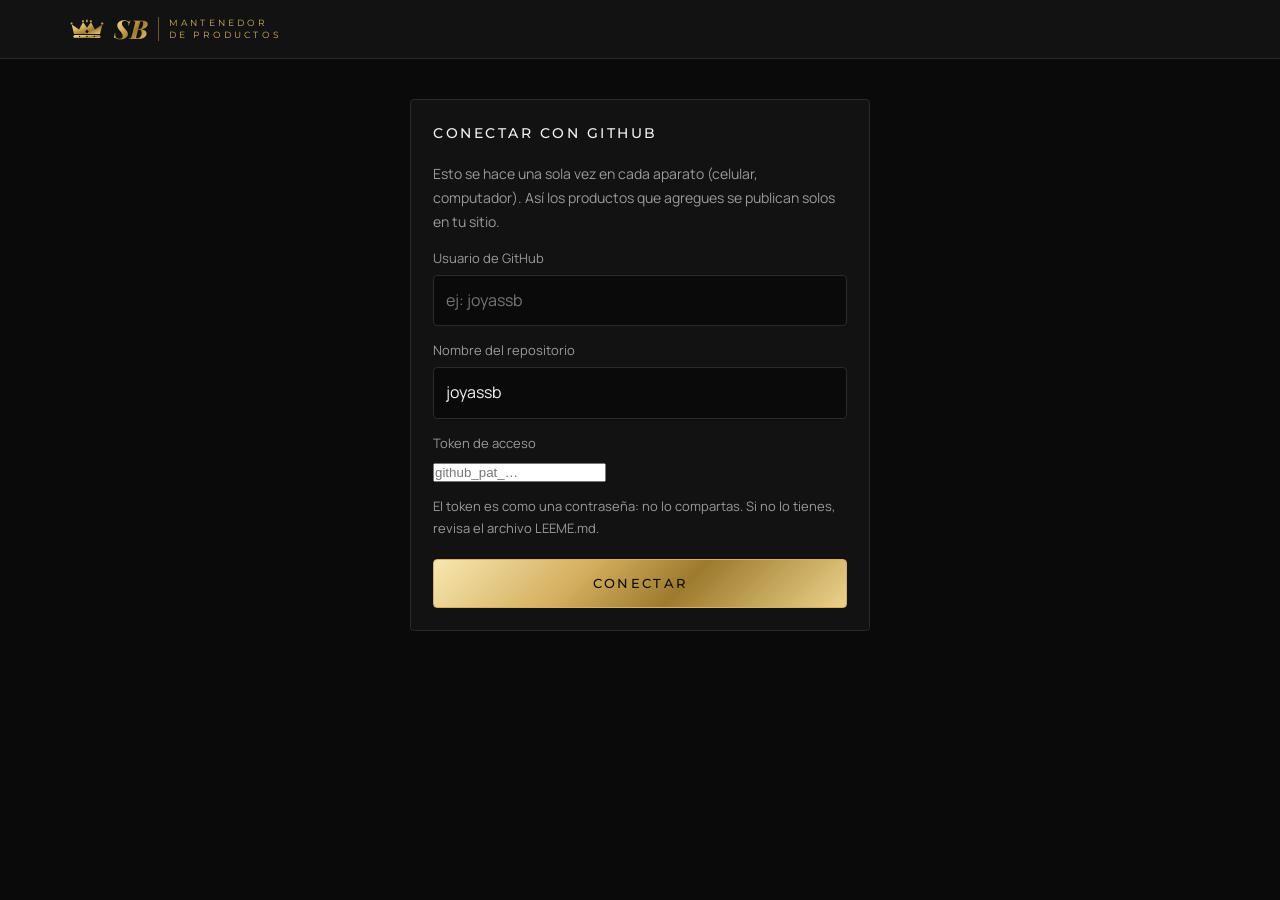
==== admin.html @ 44838b06 "Sitio JoyasSB: catálogo, detalle de producto y mantenedor conectado a GitHub Co-Authored-By: Claude " ====
<!doctype html>
<html lang="es">
<head>
  <meta charset="utf-8">
  <meta name="viewport" content="width=device-width, initial-scale=1">
  <meta name="robots" content="noindex, nofollow">
  <title>Mantenedor — JoyasSB</title>
  <link rel="preconnect" href="https://fonts.googleapis.com">
  <link rel="preconnect" href="https://fonts.gstatic.com" crossorigin>
  <link href="https://fonts.googleapis.com/css2?family=Manrope:wght@400;500;600&family=Playfair+Display:ital,wght@0,600;1,500;1,700;1,800&family=Montserrat:wght@200;300;400;500;600&display=swap" rel="stylesheet">
  <link rel="icon" href="favicon.svg" type="image/svg+xml">
  <link rel="stylesheet" href="styles.css">
  <style>
    body { padding: 0 0 60px; }
    .admin-top { border-bottom: 1px solid var(--line); background: var(--bg-2); }
    .admin-top .container { display: flex; align-items: center; justify-content: space-between; gap: 12px; padding-top: 16px; padding-bottom: 16px; flex-wrap: wrap; }
    .admin-top .eyebrow { margin-top: 2px; }
    .layout { display: grid; grid-template-columns: 380px 1fr; gap: 30px; margin-top: 30px; align-items: start; }
    .panel { background: var(--bg-2); border: 1px solid var(--line); border-radius: var(--radius); padding: 22px; }
    .panel h2 { font-family: var(--font-title); font-weight: 500; font-size: 14px; letter-spacing: .18em; text-transform: uppercase; margin-bottom: 18px; }
    label { display: block; font-size: 13px; color: var(--muted); margin: 14px 0 6px; }
    input[type=text], input[type=number], select, textarea {
      width: 100%; padding: 12px; background: var(--bg); color: var(--text);
      border: 1px solid var(--line); border-radius: var(--radius); font: inherit; font-size: 16px;
    }
    input:focus, select:focus, textarea:focus { outline: none; border-color: var(--gold); }
    textarea { min-height: 80px; resize: vertical; }
    .checks { display: flex; gap: 20px; margin-top: 16px; flex-wrap: wrap; }
    .checks label { display: flex; align-items: center; gap: 8px; margin: 0; color: var(--text); }
    .checks input { width: 18px; height: 18px; accent-color: #ddd; }
    .photo {
      aspect-ratio: 1/1; border: 1px dashed #444; border-radius: var(--radius); background: var(--bg);
      display: grid; place-items: center; overflow: hidden; cursor: pointer; color: var(--muted); font-size: 14px; text-align: center; padding: 10px;
    }
    .photo img { width: 100%; height: 100%; object-fit: cover; }
    .photo-actions { display: flex; gap: 8px; margin-top: 10px; }
    .photo-actions .btn { flex: 1; padding: 10px 8px; font-size: 11px; letter-spacing: .1em; }

    .crop-modal { position: fixed; inset: 0; z-index: 100; background: rgba(0,0,0,.85); display: grid; place-items: center; padding: 16px; }
    .crop-box { width: 100%; max-width: 420px; background: var(--bg-2); border: 1px solid var(--gold-dim); border-radius: var(--radius); padding: 20px; max-height: 100%; overflow-y: auto; }
    .crop-box h2 { font-family: var(--font-title); font-weight: 500; font-size: 14px; letter-spacing: .18em; text-transform: uppercase; margin-bottom: 6px; }
    .crop-hint { color: var(--muted); font-size: 13px; margin-bottom: 14px; }
    .crop-view { position: relative; width: 100%; aspect-ratio: 1/1; overflow: hidden; background: #000; border: 1px solid var(--gold); cursor: grab; touch-action: none; user-select: none; }
    .crop-view:active { cursor: grabbing; }
    .crop-view img { position: absolute; left: 0; top: 0; max-width: none; transform-origin: 0 0; pointer-events: none; }
    .crop-zoom { display: flex; align-items: center; gap: 12px; margin: 16px 0 12px; color: var(--muted); font-size: 20px; }
    .crop-zoom input { flex: 1; accent-color: var(--gold); height: 28px; }
    .crop-presets { display: flex; gap: 8px; justify-content: center; }
    .crop-presets .chip { padding: 8px 14px; font-size: 11px; }
    .form-actions { display: flex; gap: 10px; margin-top: 20px; }
    .form-actions .btn { flex: 1; padding: 13px 10px; }
    .row { display: grid; grid-template-columns: 1fr 1fr; gap: 12px; }
    .row3 { display: grid; grid-template-columns: 1fr 1fr 1fr; gap: 10px; }

    .status { padding: 14px 18px; border-radius: var(--radius); border: 1px solid var(--line); margin-bottom: 18px; font-size: 14px; display: flex; gap: 14px; align-items: center; justify-content: space-between; flex-wrap: wrap; }
    .status.dirty { border-color: #8a7a3a; background: #1d1a0f; }
    .status .btns { display: flex; gap: 8px; flex-wrap: wrap; }
    .status .btn { padding: 10px 16px; font-size: 11px; }

    .item { display: grid; grid-template-columns: 64px 1fr auto; gap: 14px; align-items: center; padding: 12px; border: 1px solid var(--line); border-radius: var(--radius); background: var(--bg-2); margin-bottom: 10px; }
    .item.editing { border-color: var(--gold); }
    .thumb { width: 64px; height: 64px; border-radius: 3px; background: var(--bg-3); overflow: hidden; display: grid; place-items: center; color: #444; font-size: 11px; }
    .thumb img { width: 100%; height: 100%; object-fit: cover; }
    .item .meta { min-width: 0; }
    .item .meta strong { display: block; white-space: nowrap; overflow: hidden; text-overflow: ellipsis; font-weight: 500; }
    .item .meta small { color: var(--muted); }
    .tag { font-size: 10px; letter-spacing: .1em; text-transform: uppercase; padding: 2px 6px; border-radius: 2px; background: #333; margin-left: 6px; }
    .acts { display: flex; gap: 4px; }
    .icon-btn { background: var(--bg-3); border: 1px solid var(--line); color: var(--text); width: 36px; height: 36px; border-radius: 3px; display: grid; place-items: center; }
    .icon-btn:hover { border-color: var(--gold); }
    .icon-btn.del:hover { border-color: #c44; color: #f66; }
    .icon-btn svg { width: 16px; height: 16px; }
    .help { color: var(--muted); font-size: 14px; line-height: 1.7; }
    .help ol { padding-left: 20px; }
    .help code { background: var(--bg-3); padding: 1px 6px; border-radius: 3px; color: var(--text); }
    .setup { max-width: 460px; margin: 40px auto 0; }
    .busy { position: fixed; inset: 0; z-index: 120; background: rgba(0,0,0,.75); display: flex; flex-direction: column; align-items: center; justify-content: center; gap: 16px; font-family: var(--font-title); letter-spacing: .15em; text-transform: uppercase; font-size: 13px; }
    .spinner { width: 42px; height: 42px; border: 2px solid var(--gold-dim); border-top-color: var(--gold); border-radius: 50%; animation: girar .8s linear infinite; }
    @keyframes girar { to { transform: rotate(360deg); } }
    .toast { position: fixed; left: 50%; bottom: 24px; transform: translateX(-50%) translateY(100px); background: var(--text); color: var(--bg); padding: 12px 20px; border-radius: var(--radius); font-size: 14px; transition: transform .3s; z-index: 99; }
    .toast.show { transform: translateX(-50%) translateY(0); }

    @media (max-width: 860px) {
      .layout { grid-template-columns: 1fr; }
      .photo, .photo-actions { max-width: 280px; margin-left: auto; margin-right: auto; }
    }
    @media (max-width: 480px) {
      .item { grid-template-columns: 52px 1fr; }
      .thumb { width: 52px; height: 52px; }
      .acts { grid-column: 1 / -1; justify-content: flex-end; }
    }
  </style>
</head>
<body>
  <div class="admin-top">
    <div class="container">
      <div>
        <div class="logo"><svg class="crown" viewBox="0 0 120 72"><use href="#i-crown"/></svg><span class="sb gold">SB</span><small>Mantenedor<br>de productos</small></div>
      </div>
    </div>
  </div>

  <!-- Conectar con GitHub (una vez por aparato) -->
  <div class="container" id="setup" hidden>
    <form class="panel setup" id="setupForm" autocomplete="off">
      <h2>Conectar con GitHub</h2>
      <p class="help">Esto se hace una sola vez en cada aparato (celular, computador). Así los productos que agregues se publican solos en tu sitio.</p>
      <label for="ghOwner">Usuario de GitHub</label>
      <input type="text" id="ghOwner" required autocapitalize="off" spellcheck="false" placeholder="ej: joyassb">
      <label for="ghRepo">Nombre del repositorio</label>
      <input type="text" id="ghRepo" required autocapitalize="off" spellcheck="false" value="joyassb">
      <label for="ghToken">Token de acceso</label>
      <input type="password" id="ghToken" required autocapitalize="off" spellcheck="false" placeholder="github_pat_…">
      <p class="help" style="margin-top:10px;font-size:13px">El token es como una contraseña: no lo compartas. Si no lo tienes, revisa el archivo LEEME.md.</p>
      <div class="form-actions"><button type="submit" class="btn btn-solid">Conectar</button></div>
    </form>
  </div>

  <div class="container layout" id="app" hidden>
    <!-- Formulario -->
    <form class="panel" id="form" autocomplete="off">
      <h2 id="formTitle">Nuevo producto</h2>

      <div class="photo" id="photo">Toca para subir foto</div>
      <div class="photo-actions" id="photoActions" hidden>
        <button type="button" class="btn" id="cambiarFoto">Cambiar foto</button>
        <button type="button" class="btn" id="ajustarFoto">Ajustar encuadre</button>
      </div>
      <input type="file" id="file" accept="image/*" hidden>

      <label for="nombre">Nombre *</label>
      <input type="text" id="nombre" required maxlength="80" placeholder="Ej: Cadena Cubana 5mm">

      <div class="row">
        <div>
          <label for="tipo">Tipo *</label>
          <select id="tipo" required>
            <option value="cadena">Cadena</option>
            <option value="colgante">Colgante</option>
            <option value="pulsera">Pulsera</option>
          </select>
        </div>
        <div>
          <label for="precio">Precio (CLP) *</label>
          <input type="number" id="precio" required min="0" step="500" inputmode="numeric" placeholder="25000">
        </div>
      </div>

      <div class="row3">
        <div>
          <label for="largo">Largo (cm)</label>
          <input type="number" id="largo" min="0" step="0.5" inputmode="decimal" placeholder="60">
        </div>
        <div>
          <label for="grosor">Grosor (mm)</label>
          <input type="number" id="grosor" min="0" step="0.1" inputmode="decimal" placeholder="4">
        </div>
        <div>
          <label for="ley">Plata</label>
          <select id="ley">
            <option value="">—</option>
            <option value="925">925</option>
            <option value="950">950</option>
            <option value="980">980</option>
          </select>
        </div>
      </div>

      <label for="descripcion">Descripción</label>
      <textarea id="descripcion" maxlength="200" placeholder="Ej: Tejido cubano, cierre de mosquetón"></textarea>

      <div class="checks">
        <label><input type="checkbox" id="disponible" checked> Disponible</label>
        <label><input type="checkbox" id="destacado"> Marcar como “Nuevo”</label>
      </div>

      <div class="form-actions">
        <button type="button" class="btn" id="cancel" hidden>Cancelar</button>
        <button type="submit" class="btn btn-solid" id="submit">Agregar</button>
      </div>
    </form>

    <!-- Lista -->
    <div>
      <div class="status" id="status"></div>
      <div class="status dirty" id="pendientes" hidden>
        <span></span>
        <span class="btns">
          <button class="btn" id="pendDescartar" type="button">Descartar</button>
          <button class="btn btn-solid" id="pendPublicar" type="button">Publicarlos</button>
        </span>
      </div>
      <div id="list"></div>
    </div>
  </div>

  <!-- Editor de encuadre -->
  <div class="crop-modal" id="cropModal" hidden>
    <div class="crop-box">
      <h2>Ajustar foto</h2>
      <p class="crop-hint">Arrastra la foto para moverla y usa el zoom. Así se verá en el catálogo.</p>
      <div class="crop-view" id="cropView"><img id="cropImg" alt="" draggable="false"></div>
      <div class="crop-zoom">
        <span>−</span>
        <input type="range" id="cropZoom" min="0" max="1000" value="0" aria-label="Zoom">
        <span>+</span>
      </div>
      <div class="crop-presets">
        <button type="button" class="chip" id="cropLlenar">Llenar cuadro</button>
        <button type="button" class="chip" id="cropEntera">Foto entera</button>
      </div>
      <div class="form-actions">
        <button type="button" class="btn" id="cropCancel">Cancelar</button>
        <button type="button" class="btn btn-solid" id="cropOk">Usar foto</button>
      </div>
    </div>
  </div>

  <div class="busy" id="busy" hidden><div class="spinner"></div><p id="busyText">Guardando…</p></div>

  <div class="toast" id="toast"></div>

  <!-- Íconos reutilizables (corona del logo y WhatsApp) -->
  <svg width="0" height="0" style="position:absolute" aria-hidden="true">
    <defs>
      <linearGradient id="g-gold" x1="0" y1="0" x2="1" y2="1">
        <stop offset="0" stop-color="#f7e7b0"/><stop offset=".4" stop-color="#d4af5f"/>
        <stop offset=".65" stop-color="#9c7a2e"/><stop offset="1" stop-color="#ecd28a"/>
      </linearGradient>
    </defs>
    <symbol id="i-crown" viewBox="0 0 120 72">
      <g fill="url(#g-gold)">
        <path d="M14 54 L6 20 L32 38 L46 12 L60 32 L74 12 L88 38 L114 20 L106 54 Z"/>
        <circle cx="6" cy="17" r="4"/><circle cx="46" cy="9" r="4"/><circle cx="74" cy="9" r="4"/><circle cx="114" cy="17" r="4"/>
        <path d="M60 2 L64 8 L60 14 L56 8 Z"/><path d="M60 14v14" stroke="url(#g-gold)" stroke-width="2"/>
        <rect x="12" y="57" width="96" height="11" rx="5.5"/>
      </g>
      <g fill="#0a0a0a">
        <path d="M60 38 L66 45 L60 52 L54 45 Z"/>
        <circle cx="34" cy="62.5" r="2.4"/><circle cx="60" cy="62.5" r="2.4"/><circle cx="86" cy="62.5" r="2.4"/>
      </g>
    </symbol>
    <symbol id="i-wa" viewBox="0 0 24 24"><path d="M17.47 14.38c-.3-.15-1.76-.87-2.03-.97-.27-.1-.47-.15-.67.15-.2.3-.77.97-.94 1.17-.17.2-.35.22-.65.07-.3-.15-1.26-.46-2.4-1.48-.89-.79-1.49-1.77-1.66-2.07-.17-.3-.02-.46.13-.61.13-.13.3-.35.45-.52.15-.17.2-.3.3-.5.1-.2.05-.37-.02-.52-.07-.15-.67-1.62-.92-2.22-.24-.58-.49-.5-.67-.51h-.57c-.2 0-.52.07-.79.37-.27.3-1.04 1.02-1.04 2.48s1.07 2.88 1.21 3.08c.15.2 2.1 3.2 5.08 4.49.71.31 1.26.49 1.69.63.71.23 1.36.2 1.87.12.57-.09 1.76-.72 2.01-1.41.25-.69.25-1.29.17-1.41-.07-.12-.27-.2-.57-.35zM12.05 21.5h-.01a9.4 9.4 0 0 1-4.8-1.31l-.34-.2-3.57.94.95-3.48-.22-.36a9.43 9.43 0 0 1-1.45-5.03c0-5.2 4.24-9.44 9.45-9.44a9.4 9.4 0 0 1 6.68 2.77 9.38 9.38 0 0 1 2.76 6.68c0 5.21-4.24 9.44-9.45 9.44zm8.04-17.48A11.3 11.3 0 0 0 12.05.7C5.78.7.68 5.8.68 12.06c0 2 .52 3.96 1.52 5.68L.58 23.7l6.1-1.6a11.33 11.33 0 0 0 5.37 1.37h.01c6.26 0 11.36-5.1 11.37-11.36 0-3.04-1.18-5.89-3.34-8.04z"/></symbol>
  </svg>

  <script src="admin.js"></script>
</body>
</html>
---- styles.css ----
/* ===== JoyasSB — estilos ===== */
:root {
  --bg: #0a0a0a;
  --bg-2: #121212;
  --bg-3: #1a1a1a;
  --line: #2a2a2a;
  --text: #f2f2f2;
  --muted: #9a9a9a;
  --gold: #d4af5f;
  --gold-dim: #6b5627;
  --gold-grad: linear-gradient(135deg, #f7e7b0 0%, #d4af5f 35%, #9c7a2e 60%, #ecd28a 100%);
  --font-serif: "Playfair Display", Georgia, serif;
  --wa: #25d366;
  --radius: 4px;
  --max: 1180px;
  --font-title: "Montserrat", system-ui, sans-serif;
  --font-body: "Manrope", system-ui, sans-serif;
}

* { box-sizing: border-box; margin: 0; padding: 0; }
[hidden] { display: none !important; }
html { scroll-behavior: smooth; scroll-padding-top: 72px; }
body {
  background: var(--bg);
  color: var(--text);
  font-family: var(--font-body);
  font-size: 16px;
  line-height: 1.6;
  -webkit-font-smoothing: antialiased;
  overflow-x: hidden;
}
img { max-width: 100%; display: block; }
a { color: inherit; text-decoration: none; }
button { font: inherit; cursor: pointer; }

.container { width: 100%; max-width: var(--max); margin: 0 auto; padding: 0 20px; }

/* ---------- Tipografía ---------- */
.eyebrow {
  font-family: var(--font-title);
  font-size: 12px;
  letter-spacing: .35em;
  text-transform: uppercase;
  color: var(--muted);
}
.section-title {
  font-family: var(--font-title);
  font-weight: 300;
  font-size: clamp(28px, 5vw, 44px);
  letter-spacing: .08em;
  text-transform: uppercase;
  margin: 10px 0 18px;
}
.gold {
  background: var(--gold-grad);
  -webkit-background-clip: text;
  background-clip: text;
  color: transparent;
}

/* ---------- Botones ---------- */
.btn {
  display: inline-flex; align-items: center; justify-content: center; gap: 10px;
  padding: 14px 26px;
  border: 1px solid var(--gold);
  border-radius: var(--radius);
  background: transparent;
  color: var(--text);
  font-family: var(--font-title);
  font-size: 13px;
  font-weight: 500;
  letter-spacing: .18em;
  text-transform: uppercase;
  transition: background .25s, color .25s, border-color .25s;
}
.btn:hover { background: var(--text); color: var(--bg); }
.btn-solid { background: var(--gold-grad); border-color: var(--gold); color: #120d02; }
.btn-solid:hover { background: transparent; color: var(--gold); }
.btn-wa { background: var(--wa); border-color: var(--wa); color: #06210f; }
.btn-wa:hover { background: transparent; color: var(--wa); }
.btn svg { width: 18px; height: 18px; flex: none; }

/* ---------- Header ---------- */
.header {
  position: fixed; inset: 0 0 auto 0; z-index: 50;
  background: rgba(10,10,10,.85);
  backdrop-filter: blur(10px);
  -webkit-backdrop-filter: blur(10px);
  border-bottom: 1px solid var(--line);
}
.header .container { display: flex; align-items: center; justify-content: space-between; height: 64px; }
.logo { display: flex; align-items: center; gap: 10px; }
.logo .crown { width: 34px; height: 22px; }
.logo .sb {
  font-family: var(--font-serif); font-style: italic; font-weight: 800;
  font-size: 26px; line-height: 1;
}
.logo small {
  font-family: var(--font-title); font-size: 9px; letter-spacing: .35em;
  text-transform: uppercase; color: var(--gold); line-height: 1.3;
  border-left: 1px solid var(--gold-dim); padding-left: 10px;
}

/* Logo grande (portada) */
.brand { display: inline-flex; flex-direction: column; align-items: center; }
.brand .crown { width: clamp(150px, 30vw, 230px); height: auto; aspect-ratio: 120 / 72; }
.brand .sb {
  font-family: var(--font-serif); font-style: italic; font-weight: 800;
  font-size: clamp(110px, 24vw, 190px); line-height: .9; margin-top: -4px;
  letter-spacing: -.02em;
}
.brand .rule {
  width: 100%; height: 1px; margin: 14px 0;
  background: linear-gradient(90deg, transparent, var(--gold), transparent);
  position: relative;
}
.brand .rule::after {
  content: ""; position: absolute; left: 50%; top: 50%;
  width: 9px; height: 9px; border: 1px solid var(--gold); background: var(--bg);
  transform: translate(-50%, -50%) rotate(45deg);
}
.brand .tag {
  font-family: var(--font-title); font-weight: 400; color: var(--gold);
  font-size: clamp(12px, 2.6vw, 17px); letter-spacing: .5em; text-transform: uppercase;
  margin-right: -.5em;
}
.nav { display: flex; gap: 30px; }
.nav a {
  font-family: var(--font-title);
  font-size: 12px; letter-spacing: .2em; text-transform: uppercase;
  color: var(--muted);
  transition: color .2s;
}
.nav a:hover { color: var(--text); }
.menu-btn { display: none; background: none; border: 0; color: var(--text); padding: 8px; }
.menu-btn svg { width: 26px; height: 26px; }

/* ---------- Hero ---------- */
.hero {
  min-height: 100vh; min-height: 100svh;
  display: flex; align-items: center;
  padding: 110px 0 70px;
  position: relative;
  background:
    radial-gradient(ellipse 55% 45% at 50% 30%, rgba(212,175,95,.12), transparent 70%),
    radial-gradient(ellipse 40% 40% at 10% 90%, rgba(255,255,255,.04), transparent 70%),
    var(--bg);
  overflow: hidden;
}
.hero::after { /* líneas finas decorativas */
  content: ""; position: absolute; inset: 0;
  background-image: linear-gradient(90deg, rgba(212,175,95,.04) 1px, transparent 1px);
  background-size: 120px 100%;
  pointer-events: none;
}
.hero .container { position: relative; z-index: 1; }
.hero .container { text-align: center; }
.hero h1 {
  font-family: var(--font-serif);
  font-style: italic;
  font-weight: 500;
  font-size: clamp(30px, 6vw, 52px);
  line-height: 1.15;
  margin: 26px 0 18px;
}
.hero .metal {
  display: inline-block; padding: 10px 26px; margin-bottom: 22px;
  border: 1px solid var(--gold-dim); border-radius: 2px;
  font-family: var(--font-title); letter-spacing: .35em; font-size: 13px; color: var(--gold);
}
.hero p.lead { max-width: 540px; margin: 0 auto 34px; color: var(--muted); font-size: 17px; }
.hero-actions { display: flex; flex-wrap: wrap; gap: 14px; justify-content: center; }

.strip {
  border-top: 1px solid var(--line); border-bottom: 1px solid var(--line);
  background: var(--bg-2);
  overflow: hidden;
}
.strip ul {
  display: flex; flex-wrap: wrap; justify-content: center; gap: 10px 40px;
  list-style: none; padding: 18px 20px;
  font-family: var(--font-title); font-size: 12px; letter-spacing: .3em; text-transform: uppercase;
  color: var(--gold);
}
.strip li::before { content: "◆"; font-size: 8px; margin-right: 12px; color: var(--muted); vertical-align: middle; }

/* ---------- Secciones ---------- */
section.block { padding: 90px 0; }
section.block.alt { background: var(--bg-2); }
.section-head { text-align: center; margin-bottom: 40px; }
.section-head p { color: var(--muted); max-width: 560px; margin: 0 auto; }

/* ---------- Catálogo ---------- */
.filters {
  display: flex; gap: 8px; justify-content: center; flex-wrap: wrap;
  margin-bottom: 36px;
}
.chip {
  padding: 10px 20px;
  border: 1px solid var(--line);
  border-radius: 999px;
  background: transparent;
  color: var(--muted);
  font-family: var(--font-title); font-size: 12px; letter-spacing: .15em; text-transform: uppercase;
  transition: all .2s;
}
.chip:hover { color: var(--text); border-color: var(--muted); }
.chip.active { background: var(--gold-grad); border-color: var(--gold); color: #120d02; }

.grid {
  display: grid;
  grid-template-columns: repeat(auto-fill, minmax(240px, 1fr));
  gap: 22px;
}
.card {
  background: var(--bg-3);
  border: 1px solid var(--line);
  border-radius: var(--radius);
  overflow: hidden;
  display: flex; flex-direction: column;
  transition: border-color .25s, transform .25s;
}
.card:hover { border-color: var(--gold-dim); transform: translateY(-3px); }
.card-img {
  aspect-ratio: 1 / 1;
  background: #161616;
  position: relative;
  overflow: hidden;
}
.card-img img { width: 100%; height: 100%; object-fit: cover; transition: transform .5s; }
.card:hover .card-img img { transform: scale(1.04); }
.card-img .ph { width: 100%; height: 100%; display: grid; place-items: center; color: #3a3a3a; }
.card-img .ph svg { width: 70px; height: 70px; }
.badge {
  position: absolute; top: 12px; left: 12px;
  padding: 4px 10px;
  font-family: var(--font-title); font-size: 10px; letter-spacing: .2em; text-transform: uppercase;
  background: var(--gold-grad); color: #120d02; border-radius: 2px;
}
.badge.out { background: #3a3a3a; color: var(--gold); }
.card-body { padding: 18px 18px 20px; display: flex; flex-direction: column; gap: 6px; flex: 1; }
.card-type { font-size: 11px; letter-spacing: .25em; text-transform: uppercase; color: var(--muted); font-family: var(--font-title); }
.card-name { font-family: var(--font-title); font-weight: 500; font-size: 16px; letter-spacing: .03em; }
.card-desc { color: var(--muted); font-size: 14px; line-height: 1.5; }
.card-price { font-family: var(--font-title); font-size: 20px; font-weight: 400; color: var(--gold); margin: 6px 0 12px; }
.card .btn { margin-top: auto; width: 100%; padding: 12px 16px; font-size: 12px; letter-spacing: .12em; }
.card.sold .card-img img { filter: grayscale(1) brightness(.6); }

.card { cursor: pointer; }
.card:focus-visible { outline: 1px solid var(--gold); outline-offset: 2px; }

/* ---------- Detalle de producto ---------- */
.detalle {
  position: fixed; inset: 0; z-index: 80;
  background: rgba(0,0,0,.85);
  display: grid; place-items: center;
  padding: 20px;
  overflow-y: auto;
}
.det-box {
  position: relative;
  width: 100%; max-width: 900px;
  display: grid; grid-template-columns: 1fr 1fr;
  background: var(--bg-2);
  border: 1px solid var(--gold-dim);
  border-radius: var(--radius);
  overflow: hidden;
}
.det-img .badge { top: 16px; left: 16px; }
.det-body { padding: 40px 34px; display: flex; flex-direction: column; gap: 10px; }
.det-name { font-family: var(--font-title); font-weight: 400; font-size: clamp(22px, 3vw, 30px); line-height: 1.25; }
.det-price { font-family: var(--font-title); font-size: 28px; color: var(--gold); margin-bottom: 4px; }
.det-desc { color: #c8c8c8; white-space: pre-line; }
.det-desc:empty, .det-specs:empty { display: none; }
.det-specs { display: flex; gap: 10px; flex-wrap: wrap; margin: 2px 0 6px; }
.det-specs div { border: 1px solid var(--gold-dim); border-radius: 2px; padding: 8px 14px; min-width: 84px; }
.det-specs dt { font-family: var(--font-title); font-size: 10px; letter-spacing: .2em; text-transform: uppercase; color: var(--muted); }
.det-specs dd { font-family: var(--font-title); font-size: 15px; color: var(--text); }
.card-specs { font-size: 13px; color: var(--gold); letter-spacing: .02em; }
.det-body .btn { margin-top: 14px; }
.det-note { color: var(--muted); font-size: 13px; margin-top: 6px; }
.det-close {
  position: absolute; top: 12px; right: 12px; z-index: 2;
  width: 42px; height: 42px; border-radius: 50%;
  display: grid; place-items: center;
  background: rgba(10,10,10,.8); border: 1px solid var(--line); color: var(--text);
}
.det-close:hover { border-color: var(--gold); }
.det-close svg { width: 20px; height: 20px; }

@media (max-width: 700px) {
  .detalle { padding: 0; place-items: end stretch; }
  /* flex en columna (no grid): en Safari la grilla encogía la foto y tapaba el texto */
  .det-box { display: flex; flex-direction: column; max-height: 100%; overflow-y: auto; border: 0; border-radius: 0; }
  .det-img { flex: none; width: 100%; height: auto; aspect-ratio: 1 / 1; }
  .det-body { flex: none; }
  .det-body { padding: 22px 18px 28px; }
}

.empty { text-align: center; color: var(--muted); padding: 40px 0; grid-column: 1 / -1; }

/* ---------- Sobre mí ---------- */
.about { display: grid; grid-template-columns: 1fr 1.2fr; gap: 60px; align-items: center; }
.about-visual {
  aspect-ratio: 4 / 5;
  border: 1px solid var(--line);
  background:
    radial-gradient(circle at 50% 40%, rgba(212,175,95,.12), transparent 60%),
    var(--bg-3);
  display: grid; place-items: center;
  border-radius: var(--radius);
  overflow: hidden;
}
.about-visual img { width: 100%; height: 100%; object-fit: cover; }
.about-visual .brand .crown { width: 140px; }
.about-visual .brand .sb { font-size: 110px; }
.about-visual .brand .tag { font-size: 12px; }
.footer-tags { letter-spacing: .2em; text-transform: uppercase; font-size: 11px; color: var(--gold); }
.about-text p { color: #c8c8c8; margin-bottom: 16px; }
.about-text .sign { font-family: var(--font-title); letter-spacing: .3em; text-transform: uppercase; font-size: 13px; color: var(--muted); margin-top: 24px; }

/* ---------- Envíos y pagos ---------- */
.info-grid { display: grid; grid-template-columns: repeat(auto-fit, minmax(230px, 1fr)); gap: 20px; }
.info {
  border: 1px solid var(--gold-dim);
  padding: 30px 26px;
  border-radius: var(--radius);
  background: var(--bg);
}
.info svg { width: 30px; height: 30px; color: var(--gold); margin-bottom: 18px; }
.info h3 { font-family: var(--font-title); font-weight: 500; font-size: 14px; letter-spacing: .18em; text-transform: uppercase; margin-bottom: 10px; }
.info p { color: var(--muted); font-size: 15px; }

/* ---------- Contacto ---------- */
.contact { text-align: center; }
.contact .big {
  font-family: var(--font-title); font-weight: 200;
  font-size: clamp(30px, 6vw, 58px); letter-spacing: .05em; text-transform: uppercase;
  margin: 12px 0 20px;
}
.contact p { color: var(--muted); max-width: 520px; margin: 0 auto 34px; }
.contact-actions { display: flex; gap: 14px; justify-content: center; flex-wrap: wrap; }

/* ---------- Footer ---------- */
.footer { border-top: 1px solid var(--line); padding: 30px 0; color: var(--muted); font-size: 13px; }
.footer .container { display: flex; justify-content: space-between; gap: 12px; flex-wrap: wrap; }

/* ---------- WhatsApp flotante ---------- */
.wa-float {
  position: fixed; right: 18px; bottom: 18px; z-index: 60;
  width: 56px; height: 56px; border-radius: 50%;
  background: var(--wa); color: #fff;
  display: grid; place-items: center;
  box-shadow: 0 6px 24px rgba(0,0,0,.5);
  transition: transform .2s;
}
.wa-float:hover { transform: scale(1.08); }
.wa-float svg { width: 30px; height: 30px; }

/* ---------- Celular ---------- */
@media (max-width: 820px) {
  .menu-btn { display: block; }
  .nav {
    position: fixed; top: 64px; left: 0; right: 0;
    flex-direction: column; gap: 0;
    background: rgba(10,10,10,.97);
    border-bottom: 1px solid var(--line);
    max-height: 0; overflow: hidden;
    transition: max-height .3s ease;
  }
  .nav.open { max-height: 320px; }
  .nav a { padding: 18px 20px; border-top: 1px solid var(--line); font-size: 13px; }
  .about { grid-template-columns: 1fr; gap: 32px; }
  .about-visual { aspect-ratio: 16 / 11; }
  section.block { padding: 70px 0; }
}
@media (max-width: 560px) {
  .container { padding: 0 16px; }
  .grid { grid-template-columns: repeat(2, 1fr); gap: 12px; }
  .card-body { padding: 12px 12px 14px; }
  .card-name { font-size: 14px; }
  .card-desc { display: none; }
  .card-price { font-size: 17px; margin: 2px 0 10px; }
  .card .btn { padding: 11px 8px; font-size: 10px; letter-spacing: .06em; gap: 6px; }
  .card .btn svg { width: 15px; height: 15px; }
  .hero-actions .btn { flex: 1 1 100%; }
  .strip ul { gap: 8px 22px; font-size: 11px; }
}
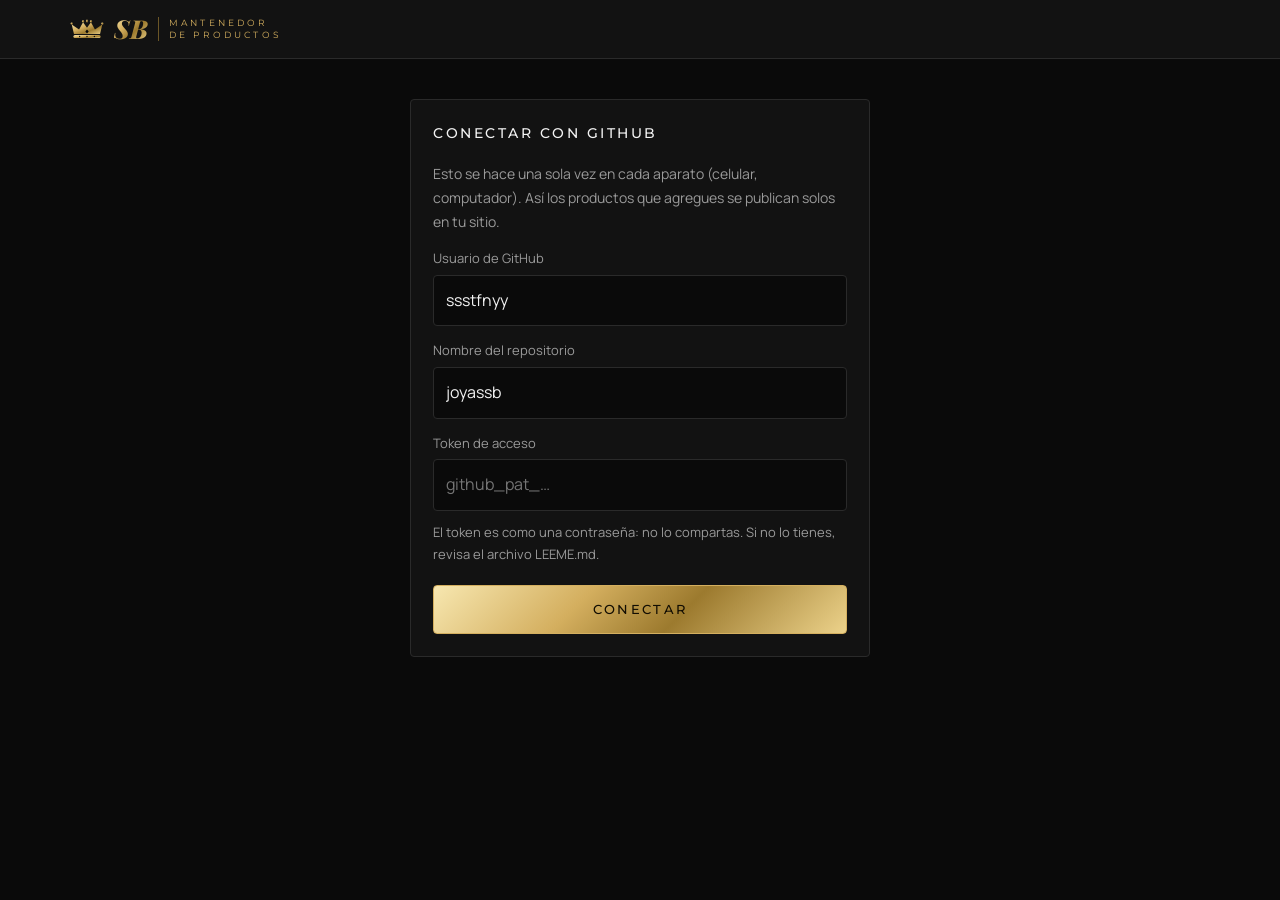
==== commit 3503bf66: "Mantenedor: estilo del campo token y usuario por defecto Co-Authored-By: Claude Opus 5.5 <noreply@an" ====
--- a/admin.html
+++ b/admin.html
@@ -19,7 +19,7 @@
     .panel { background: var(--bg-2); border: 1px solid var(--line); border-radius: var(--radius); padding: 22px; }
     .panel h2 { font-family: var(--font-title); font-weight: 500; font-size: 14px; letter-spacing: .18em; text-transform: uppercase; margin-bottom: 18px; }
     label { display: block; font-size: 13px; color: var(--muted); margin: 14px 0 6px; }
-    input[type=text], input[type=number], select, textarea {
+    input[type=text], input[type=number], input[type=password], select, textarea {
       width: 100%; padding: 12px; background: var(--bg); color: var(--text);
       border: 1px solid var(--line); border-radius: var(--radius); font: inherit; font-size: 16px;
     }
@@ -106,7 +106,7 @@
       <h2>Conectar con GitHub</h2>
       <p class="help">Esto se hace una sola vez en cada aparato (celular, computador). Así los productos que agregues se publican solos en tu sitio.</p>
       <label for="ghOwner">Usuario de GitHub</label>
-      <input type="text" id="ghOwner" required autocapitalize="off" spellcheck="false" placeholder="ej: joyassb">
+      <input type="text" id="ghOwner" required autocapitalize="off" spellcheck="false" value="ssstfnyy">
       <label for="ghRepo">Nombre del repositorio</label>
       <input type="text" id="ghRepo" required autocapitalize="off" spellcheck="false" value="joyassb">
       <label for="ghToken">Token de acceso</label>
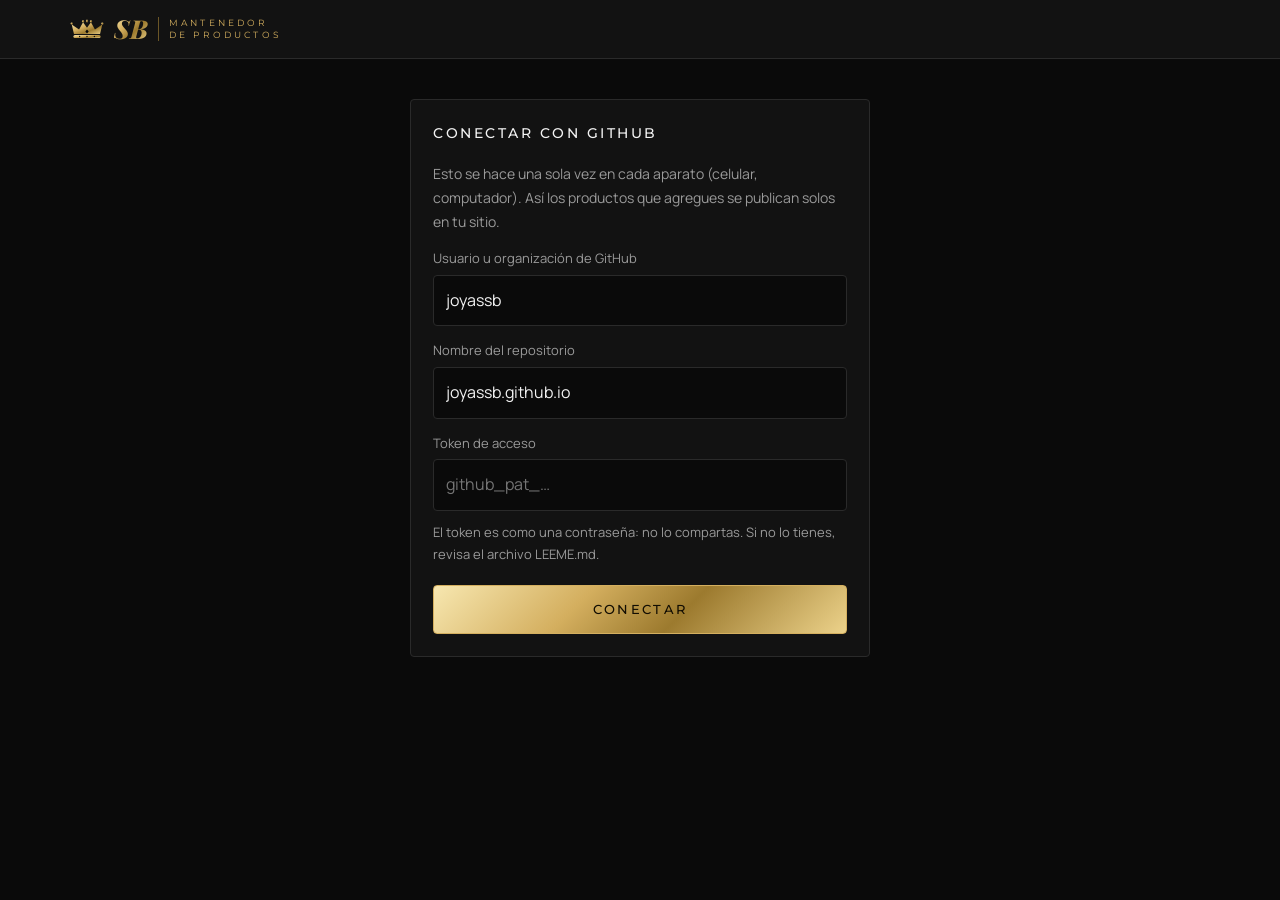
==== commit 72982837: "Mover sitio a la organización joyassb (joyassb.github.io) Co-Authored-By: Claude Opus 5.5 <noreply@a" ====
--- a/admin.html
+++ b/admin.html
@@ -105,10 +105,10 @@
     <form class="panel setup" id="setupForm" autocomplete="off">
       <h2>Conectar con GitHub</h2>
       <p class="help">Esto se hace una sola vez en cada aparato (celular, computador). Así los productos que agregues se publican solos en tu sitio.</p>
-      <label for="ghOwner">Usuario de GitHub</label>
-      <input type="text" id="ghOwner" required autocapitalize="off" spellcheck="false" value="ssstfnyy">
+      <label for="ghOwner">Usuario u organización de GitHub</label>
+      <input type="text" id="ghOwner" required autocapitalize="off" spellcheck="false" value="joyassb">
       <label for="ghRepo">Nombre del repositorio</label>
-      <input type="text" id="ghRepo" required autocapitalize="off" spellcheck="false" value="joyassb">
+      <input type="text" id="ghRepo" required autocapitalize="off" spellcheck="false" value="joyassb.github.io">
       <label for="ghToken">Token de acceso</label>
       <input type="password" id="ghToken" required autocapitalize="off" spellcheck="false" placeholder="github_pat_…">
       <p class="help" style="margin-top:10px;font-size:13px">El token es como una contraseña: no lo compartas. Si no lo tienes, revisa el archivo LEEME.md.</p>
